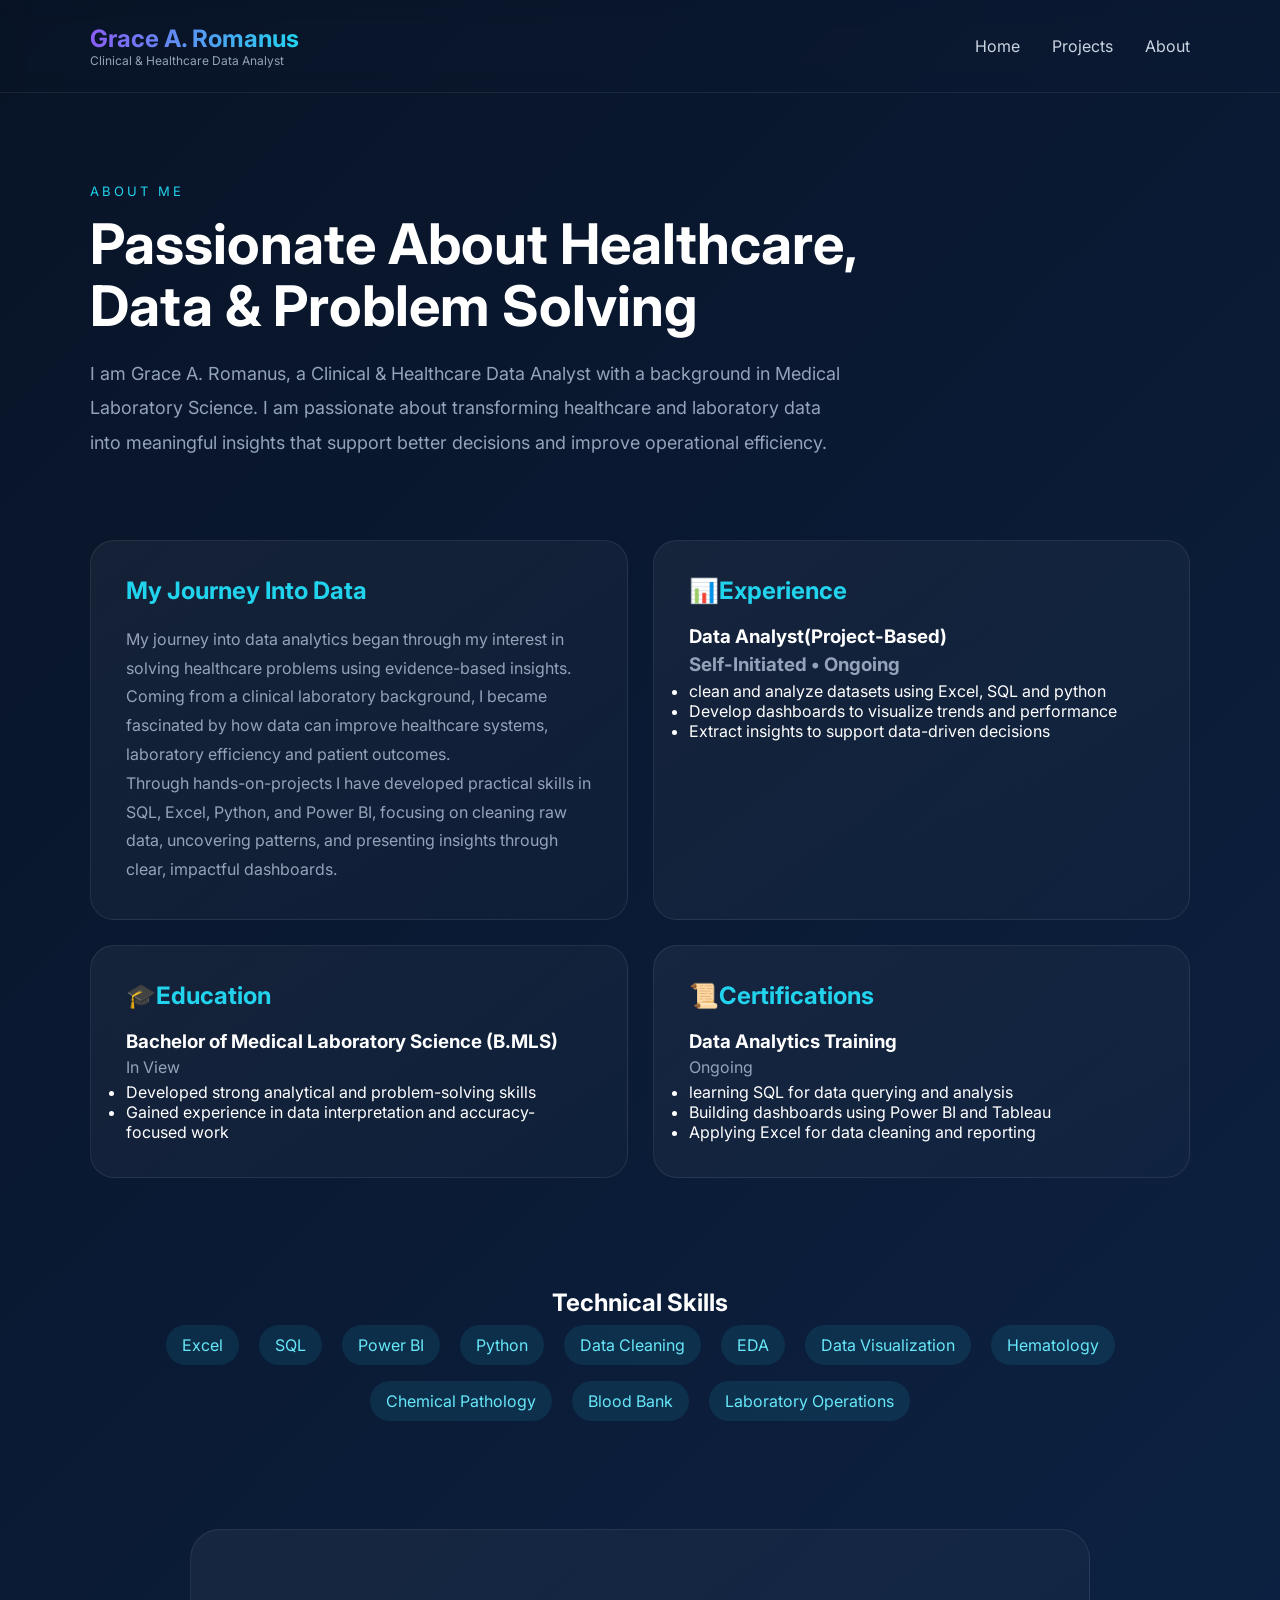
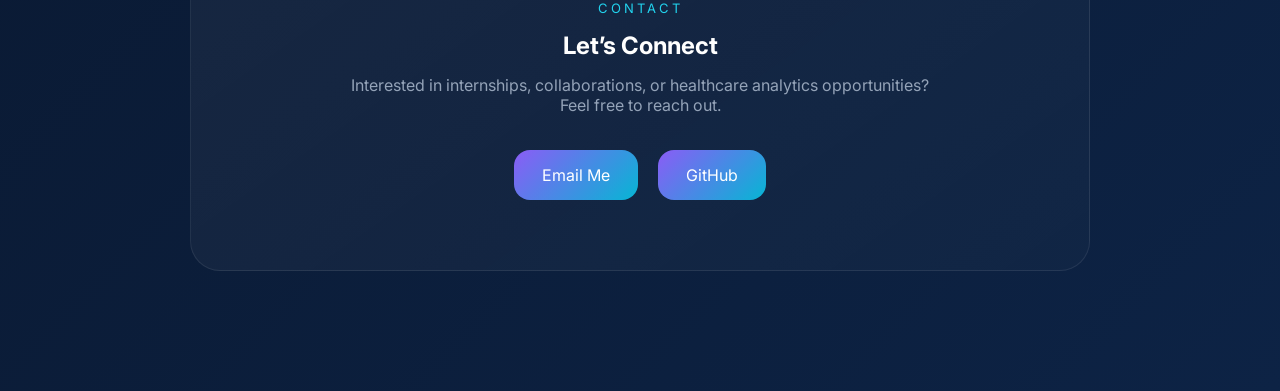
==== about.html @ d736ec49 "Add files via upload" ====
<!DOCTYPE html>
<html lang="en">

<head>
<meta charset="UTF-8">
<meta name="viewport" content="width=device-width, initial-scale=1.0">
<title>About Me | Grace A. Romanus</title>

<link rel="stylesheet" href="style.css">
</head>

<body>

<nav class="navbar">

    <div>
        <h2 class="logo">Grace A. Romanus</h2>
        <p class="subtitle">
            Clinical & Healthcare Data Analyst
        </p>
    </div>

    <div class="nav-links">
        <a href="index.html">Home</a>
        <a href="projects.html">Projects</a>
        <a href="about.html">About</a>
    </div>

</nav>

<section class="about-hero">

    <div class="about-content">

        <p class="section-tag">
            ABOUT ME
        </p>

        <h1>
            Passionate About Healthcare, Data & Problem Solving
        </h1>

        <p class="about-text">
            I am Grace A. Romanus, a Clinical & Healthcare Data Analyst with a background in Medical Laboratory Science.
            I am passionate about transforming healthcare and laboratory data into meaningful insights that support better decisions and improve operational efficiency.
        </p>

    </div>

</section>


<section class="about-grid">

    <div class="info-card">
        <h2 class="tagline">My Journey Into Data</h2>
        <p>
            My journey into data analytics began through my interest in solving healthcare problems using evidence-based insights.
            Coming from a clinical laboratory background, I became fascinated by how data can improve healthcare systems, laboratory efficiency and patient outcomes.
        </p>
        <p>Through hands-on-projects I have developed practical skills in SQL, Excel, Python, and Power BI, focusing on cleaning raw data, uncovering patterns, and presenting insights through clear, impactful dashboards.</p>
    </div>

    <div class="info-card">
        <h2 class="tagline">📊Experience</h2>
        <h3>
           Data Analyst(Project-Based)
           <p class="meta">Self-Initiated • Ongoing</p>
        </h3>
        <ul>
            <li>clean and analyze datasets using Excel, SQL and python</li>
            <li>Develop dashboards to visualize trends and performance</li>
            <li>Extract insights to support data-driven decisions</li>
        </ul>
    </div>

    <div class="info-card">
        <h2 class="tagline">🎓Education</h2>
        <h3>
            Bachelor of Medical Laboratory Science (B.MLS)</h3> 
            <p class="meta">In View</p>
            <ul>
                <li>Developed strong analytical and problem-solving skills</li>
                <li>Gained experience in data interpretation and accuracy-focused work</li>
            </ul>
    </div>

    <div class="info-card">
        <h2 class="tagline">📜Certifications</h2>
        <h3>Data Analytics Training</h3>
        <p class="meta">Ongoing</p>
        <ul>
            <li>learning SQL for data querying and analysis</li>
            <li>Building dashboards using Power BI and Tableau</li>
            <li>Applying Excel for data cleaning and reporting</li>
        </ul>
    </div>

</section>


<section class="skills-section">

    <h2>Technical Skills</h2>

    <div class="skills">

        <span>Excel</span>
        <span>SQL</span>
        <span>Power BI</span>
        <span>Python</span>
        <span>Data Cleaning</span>
        <span>EDA</span>
        <span>Data Visualization</span>
        <span>Hematology</span>
        <span>Chemical Pathology</span>
        <span>Blood Bank</span>
        <span>Laboratory Operations</span>

    </div>

</section>


<section class="contact-section">

    <div class="contact-box">

        <p class="section-tag">
            CONTACT
        </p>

        <h2>
            Let’s Connect
        </h2>

        <p class="contact-text">
            Interested in internships, collaborations, or healthcare analytics opportunities? Feel free to reach out.
        </p>

        <div class="contact-links">

            <a href="mailto:your@email.com">
                Email Me
            </a>

            <a href="https://github.com/yourusername">
                GitHub
            </a>

        </div>

    </div>

</section>

</body>
</html>
---- style.css ----
@import url('https://fonts.googleapis.com/css2?family=Inter:wght@300;400;600;700&display=swap');
*{margin:0;padding:0;box-sizing:border-box}
body{font-family:Inter,sans-serif;background:linear-gradient(135deg,#081326,#0d2345);color:#fff}
.navbar{display:flex;justify-content:space-between;align-items:center;padding:24px 7%;border-bottom:1px solid rgba(255,255,255,.08);backdrop-filter:blur(10px)}
.logo{background:linear-gradient(to right,#8b5cf6,#22d3ee);-webkit-background-clip:text;color:transparent}
.subtitle{color:#94a3b8;font-size:12px}
.nav-links a{color:#cbd5e1;text-decoration:none;margin-left:28px}.nav-links a:hover{color:#22d3ee}
.hero{display:grid;grid-template-columns:1fr 400px;gap:60px;padding:80px 7%;align-items:center}
.tagline{color:#22d3ee;margin-bottom:20px}
h1{font-size:56px;line-height:1.1;margin-bottom:20px}.hero-text{color:#94a3b8;max-width:650px}
.secondary{background:transparent!important;border:1px solid rgba(255,255,255,.15)!important}
.profile-card{background:rgba(255,255,255,.05);padding:20px;border-radius:30px;border:1px solid rgba(255,255,255,.08)}
.profile-card img{width:100%;border-radius:20px}
.section{padding:80px 7%;text-align: center;}.cards,.project-grid{display:grid;grid-template-columns:repeat(auto-fit,minmax(280px,1fr));gap:25px;margin-top:30px}
.card,.project-card{background:rgba(255,255,255,.04);border:1px solid rgba(255,255,255,.08);padding:24px;border-radius:24px;transition:.3s}
.card:hover,.project-card:hover{transform:translateY(-8px);box-shadow:0 0 30px rgba(34,211,238,.15)}
.project-card img{width:100%;height:220px;object-fit:cover;border-radius:18px;margin-bottom:20px}
.skills span{display:inline-block;background:rgba(34,211,238,.1);padding:10px 16px;border-radius:999px;margin:8px;color:#67e8f9}
footer{text-align:center;padding:30px;color:#94a3b8}
@media(max-width:900px){.hero{grid-template-columns:1fr}h1{font-size:42px}.navbar{padding:20px 5%}}
.hero-buttons {
  display: flex;
  gap: 16px;
  margin-top: 30px;
}

.hero-buttons button {
  position: relative;
  overflow: hidden;
  padding: 14px 28px;
  border-radius: 16px;
  border: none;
  cursor: pointer;
  font-size: 15px;
  font-weight: 600;
  transition: all 0.35s ease;
}

.hero-buttons button:first-child {
  background: linear-gradient(135deg, #8b5cf6, #06b6d4);
  color: white;
}

.secondary {
  background: rgba(255,255,255,0.05) !important;
  border: 1px solid rgba(255,255,255,0.12) !important;
  color: white;
}

/* premium cursor glow */
.hero-buttons button::before {
  content: "";
  position: absolute;
  width: 180px;
  height: 180px;
  background: radial-gradient(circle, rgba(34,211,238,0.35), transparent 65%);
  top: var(--y);
  left: var(--x);
  transform: translate(-50%, -50%);
  opacity: 0;
  transition: opacity .3s ease;
  pointer-events: none;
}

.hero-buttons button:hover::before {
  opacity: 1;
}

.hero-buttons button:hover {
  transform: translateY(-3px);
  box-shadow:
      0 0 20px rgba(34,211,238,0.2),
      0 0 40px rgba(139,92,246,0.15);
}

.cards {
    display: flex;
    justify-content: center;
    align-items: stretch;
    gap: 25px;
    flex-wrap: wrap;
    margin-top: 40px;
}

.card {
    width: 320px;
}
/* CTA SECTION */

.cta-section {
    padding: 120px 7%;
}

.cta-container {
    text-align: center;
    max-width: 900px;
    margin: auto;
    padding: 70px 50px;
    border-radius: 32px;

    background:
        linear-gradient(
            135deg,
            rgba(255,255,255,0.04),
            rgba(255,255,255,0.02)
        );

    border: 1px solid rgba(255,255,255,0.08);

    box-shadow:
        0 0 80px rgba(139,92,246,0.08),
        0 0 40px rgba(34,211,238,0.05);

    backdrop-filter: blur(14px);
}

.cta-small {
    color: #22d3ee;
    letter-spacing: 3px;
    font-size: 13px;
    margin-bottom: 15px;
}

.cta-container h2 {
    font-size: 48px;
    margin-bottom: 20px;
}

.cta-text {
    color: #94a3b8;
    font-size: 18px;
    line-height: 1.9;
    max-width: 700px;
    margin: auto auto 35px;
}

.cta-button {
    display: inline-block;
    padding: 16px 34px;
    border-radius: 18px;
    text-decoration: none;
    font-weight: 600;
    color: white;

    background:
        linear-gradient(
            135deg,
            #8b5cf6,
            #06b6d4
        );

    transition: .35s ease;
}

.cta-button:hover {
    transform: translateY(-4px);
    box-shadow:
      0 0 30px rgba(34,211,238,0.25),
      0 0 60px rgba(139,92,246,0.2);
}
/* PROJECT CTA */

.project-cta {
    padding: 90px 7% 120px;
}

.project-cta-box {
    max-width: 900px;
    margin: auto;
    text-align: center;

    padding: 70px 50px;
    border-radius: 32px;

    background:
        linear-gradient(
            145deg,
            rgba(255,255,255,0.05),
            rgba(255,255,255,0.02)
        );

    border: 1px solid rgba(255,255,255,0.08);

    backdrop-filter: blur(20px);

    box-shadow:
        0 0 40px rgba(6,182,212,0.08),
        0 0 80px rgba(139,92,246,0.08);
}

.section-tag {
    color: #22d3ee;
    font-size: 13px;
    letter-spacing: 3px;
    margin-bottom: 15px;
}

.project-cta h2 {
    font-size: 46px;
    margin-bottom: 20px;
}

.project-cta-text {
    color: #94a3b8;
    font-size: 18px;
    line-height: 1.9;
    max-width: 720px;
    margin: auto auto 35px;
}

.project-cta-btn {
    display: inline-flex;
    align-items: center;
    justify-content: center;

    padding: 16px 36px;
    border-radius: 18px;

    text-decoration: none;
    font-weight: 600;
    color: white;

    background:
        linear-gradient(
            135deg,
            #8b5cf6,
            #06b6d4
        );

    transition: .35s ease;
}

.project-cta-btn:hover {
    transform: translateY(-5px);

    box-shadow:
        0 0 25px rgba(34,211,238,.25),
        0 0 60px rgba(139,92,246,.18);
}
/* ABOUT PAGE */

.about-hero {
    padding: 90px 7% 50px;
}

.about-content {
    max-width: 900px;
}

.about-text {
    color: #94a3b8;
    font-size: 18px;
    line-height: 1.9;
    max-width: 760px;
}

.about-grid {
    padding: 30px 7% 80px;

    display: grid;
    grid-template-columns: repeat(2, 1fr);
    gap: 25px;
}

.info-card {
    padding: 35px;
    border-radius: 24px;

    background:
        linear-gradient(
            145deg,
            rgba(255,255,255,.05),
            rgba(255,255,255,.02)
        );

    border: 1px solid rgba(255,255,255,.08);

    transition: .35s ease;
}

.info-card:hover {
    transform: translateY(-6px);
}

.info-card p {
    color: #94a3b8;
    line-height: 1.8;
}

.skills-section {
    text-align: center;
    padding: 30px 7% 100px;
}

.contact-section {
    padding: 0 7% 120px;
}

.contact-box {
    max-width: 900px;
    margin: auto;
    text-align: center;

    padding: 70px 40px;
    border-radius: 30px;

    background:
        linear-gradient(
            145deg,
            rgba(255,255,255,.05),
            rgba(255,255,255,.02)
        );

    border: 1px solid rgba(255,255,255,.08);
}

.contact-text {
    color: #94a3b8;
    margin: 15px auto 35px;
    max-width: 600px;
}

.contact-links {
    display: flex;
    justify-content: center;
    gap: 20px;
}

.contact-links a {
    padding: 15px 28px;
    border-radius: 16px;
    text-decoration: none;
    color: white;

    background:
        linear-gradient(
            135deg,
            #8b5cf6,
            #06b6d4
        );
}

@media(max-width:900px){
    .about-grid{
        grid-template-columns:1fr;
    }

    .project-cta h2,
    .cta-container h2{
        font-size:36px;
    }
}
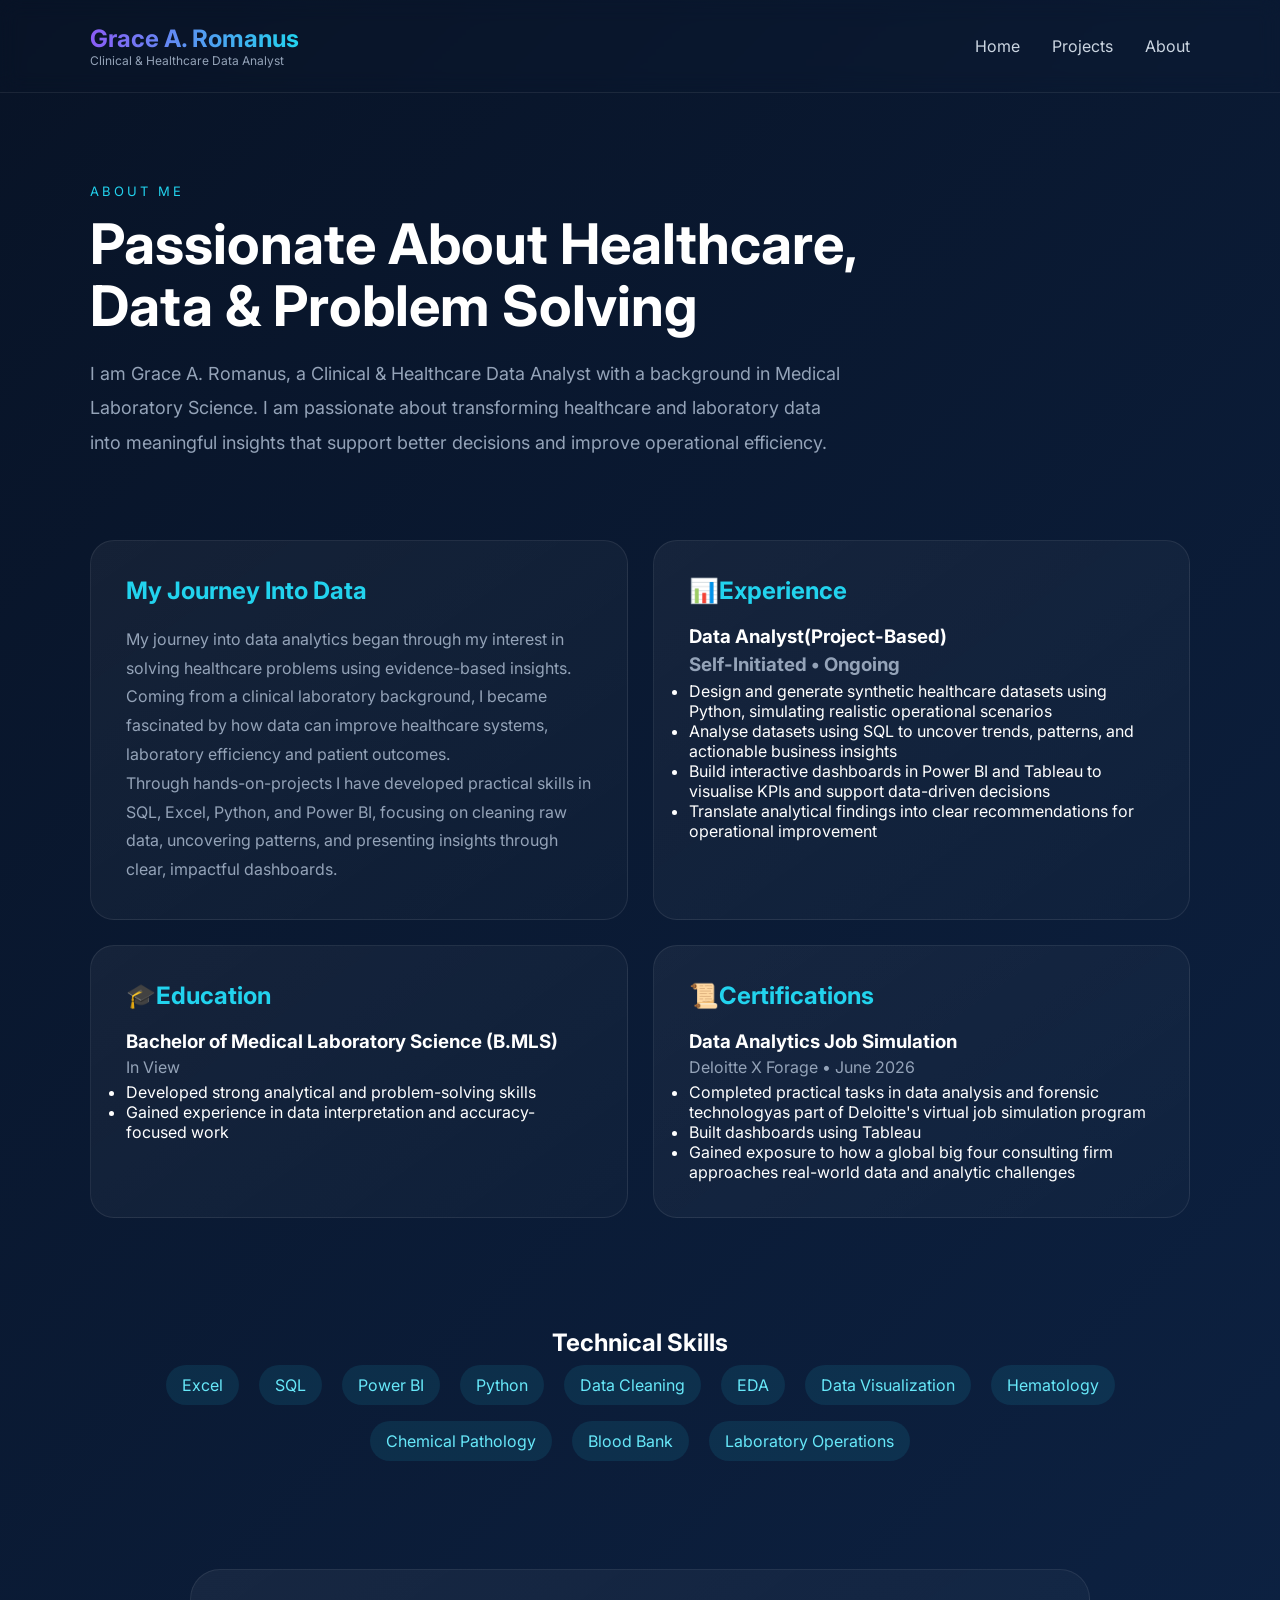
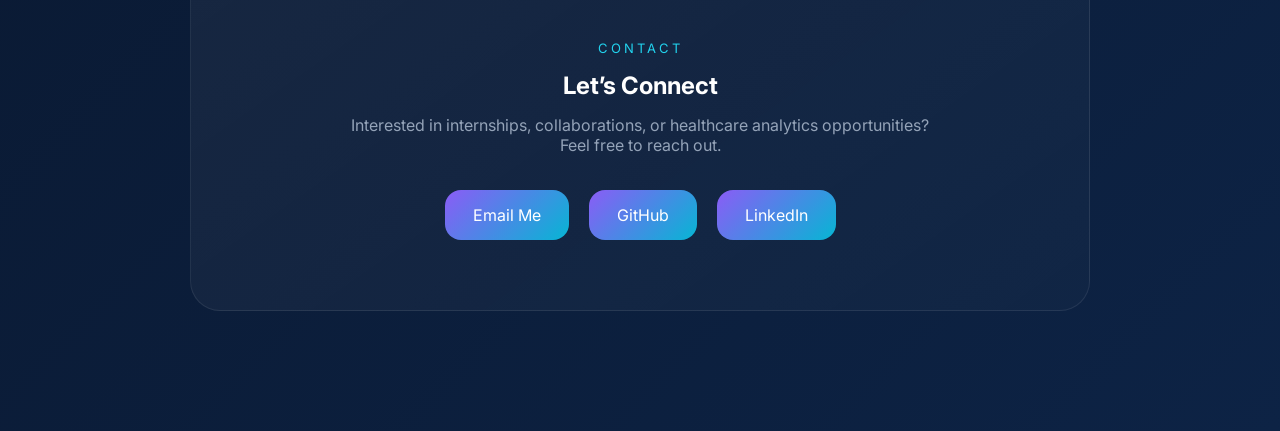
==== commit 7221c010: "Revise About Me page with updated information Updated content and structure of the About Me page, en" ====
--- a/about.html
+++ b/about.html
@@ -68,9 +68,10 @@
            <p class="meta">Self-Initiated • Ongoing</p>
         </h3>
         <ul>
-            <li>clean and analyze datasets using Excel, SQL and python</li>
-            <li>Develop dashboards to visualize trends and performance</li>
-            <li>Extract insights to support data-driven decisions</li>
+            <li>Design and generate synthetic healthcare datasets using Python, simulating realistic operational scenarios</li>
+            <li>Analyse datasets using SQL to uncover trends, patterns, and actionable business insights</li>
+            <li>Build interactive dashboards in Power BI and Tableau to visualise KPIs and support data-driven decisions</li>
+            <li>Translate analytical findings into clear recommendations for operational improvement</li>
         </ul>
     </div>
 
@@ -87,12 +88,14 @@
 
     <div class="info-card">
         <h2 class="tagline">📜Certifications</h2>
-        <h3>Data Analytics Training</h3>
-        <p class="meta">Ongoing</p>
+        <h3>Data Analytics Job Simulation</h3>
+        <p class="meta">Deloitte X Forage • June 2026</p>
         <ul>
-            <li>learning SQL for data querying and analysis</li>
-            <li>Building dashboards using Power BI and Tableau</li>
-            <li>Applying Excel for data cleaning and reporting</li>
+            <li>Completed practical tasks in data analysis and forensic technologyas part of
+                Deloitte's virtual job simulation program</li>
+            <li>Built dashboards using Tableau</li>
+            <li>Gained exposure to how a global big four consulting firm approaches real-world
+            data and analytic challenges</li>
         </ul>
     </div>
 
@@ -140,14 +143,17 @@
 
         <div class="contact-links">
 
-            <a href="mailto:your@email.com">
+            <a href="mailto:romanusamarachi85@gmail.com">
                 Email Me
             </a>
 
-            <a href="https://github.com/yourusername">
+            <a href="https://github.com/romanusamarachi21-svg">
                 GitHub
             </a>
 
+            <a href="https://linkedin.com/in/grace-romanus-95b29a3b3">
+                LinkedIn
+            </a>
         </div>
 
     </div>
@@ -155,4 +161,4 @@
 </section>
 
 </body>
-</html>+</html>
--- a/style.css
+++ b/style.css
@@ -340,13 +340,485 @@
         );
 }
 
+.tools span {
+
+    display:inline-block;
+    padding:6px 12px;
+    margin:5px 5px 0 0;
+
+    border-radius:20px;
+
+    background:rgba(34,211,238,0.1);
+
+    color:#67e8f9;
+
+    font-size:12px;
+
+    border:1px solid rgba(34,211,238,0.2);
+
+}
+
+/* PROJECT BUTTON */
+
+.project-btn {
+
+    display: inline-flex;
+    align-items: center;
+    gap: 10px;
+
+    margin-top: 25px;
+
+    padding: 13px 26px;
+
+    border-radius: 16px;
+
+    text-decoration: none;
+
+    color: white;
+
+    font-weight: 600;
+
+    background:
+    linear-gradient(
+        135deg,
+        #8b5cf6,
+        #06b6d4
+    );
+
+    transition: all .35s ease;
+
+    box-shadow:
+    0 0 20px rgba(34,211,238,0.12);
+
+}
+
+
+.project-btn span {
+
+    transition: .3s ease;
+
+}
+
+
+.project-btn:hover {
+
+    transform: translateY(-4px);
+
+    box-shadow:
+
+    0 0 25px rgba(34,211,238,0.35),
+
+    0 0 50px rgba(139,92,246,0.25);
+
+}
+
+
+.project-btn:hover span {
+
+    transform: translateX(6px);
+
+}
+
+.project-category {
+
+    color:#22d3ee;
+    font-size:13px;
+    letter-spacing:2px;
+    margin-bottom:10px;
+
+}
+
+/* BLOOD BANK CASE STUDY PAGE */
+
+
+.project-hero {
+
+padding:90px 7%;
+
+display:grid;
+
+grid-template-columns:1fr 1fr;
+
+gap:50px;
+
+align-items:center;
+
+}
+
+
+
+.project-intro h1 {
+
+font-size:55px;
+
+line-height:1.1;
+
+margin:20px 0;
+
+}
+
+
+
+.hero-description {
+
+color:#94a3b8;
+
+font-size:18px;
+
+line-height:1.8;
+
+max-width:600px;
+
+}
+
+
+
+.dashboard-card {
+
+padding:20px;
+
+border-radius:30px;
+
+background:rgba(255,255,255,.04);
+
+border:1px solid rgba(255,255,255,.1);
+
+box-shadow:
+0 0 40px rgba(34,211,238,.12);
+
+}
+
+
+
+.dashboard-card img {
+
+width:100%;
+
+border-radius:20px;
+
+}
+
+
+
+
+
+.case-section {
+
+padding:40px 7%;
+
+}
+
+
+
+.case-card,
+.insight-card {
+
+background:
+
+linear-gradient(
+145deg,
+rgba(255,255,255,.06),
+rgba(255,255,255,.02)
+);
+
+
+border:1px solid rgba(255,255,255,.08);
+
+border-radius:28px;
+
+padding:35px;
+
+backdrop-filter:blur(15px);
+
+transition:.35s ease;
+
+}
+
+
+
+.case-card:hover,
+.insight-card:hover {
+
+transform:translateY(-8px);
+
+box-shadow:
+0 0 35px rgba(34,211,238,.15);
+
+}
+
+
+
+.case-card p,
+.insight-card p {
+
+color:#94a3b8;
+
+line-height:1.8;
+
+}
+
+
+
+.section-title {
+
+text-align:center;
+
+font-size:38px;
+
+margin-bottom:40px;
+
+}
+
+
+
+.workflow {
+
+display:flex;
+
+justify-content:center;
+
+gap:20px;
+
+flex-wrap:wrap;
+
+}
+
+
+
+.workflow div {
+
+width:170px;
+
+padding:25px;
+
+text-align:center;
+
+border-radius:20px;
+
+background:rgba(255,255,255,.04);
+
+border:1px solid rgba(255,255,255,.08);
+
+}
+
+
+
+.workflow h3 {
+
+color:#22d3ee;
+
+}
+
+
+
+.insight-grid,
+.recommendation-grid {
+
+display:grid;
+
+grid-template-columns:repeat(2,1fr);
+
+gap:25px;
+
+}
+
+
+
+.dashboard-section {
+
+text-align:center;
+
+background:rgba(255,255,255,.04);
+
+padding:40px;
+
+border-radius:30px;
+
+border:1px solid rgba(255,255,255,.08);
+
+}
+
+
+
+.dashboard-section img {
+
+margin-top:30px;
+
+width:90%;
+
+border-radius:20px;
+
+}
+
+
+
+.project-footer {
+
+text-align:center;
+
+padding:80px 7%;
+
+}
+
+
+
+.project-footer p {
+
+color:#94a3b8;
+
+margin:20px;
+
+}
+
+
+
 @media(max-width:900px){
-    .about-grid{
-        grid-template-columns:1fr;
-    }
-
-    .project-cta h2,
-    .cta-container h2{
-        font-size:36px;
-    }
-}+
+.project-hero{
+
+grid-template-columns:1fr;
+
+}
+
+
+.insight-grid,
+.recommendation-grid{
+
+grid-template-columns:1fr;
+
+}
+
+
+.project-intro h1{
+
+font-size:40px;
+
+}
+
+  /* BLOOD BANK DESIGN UPDATES */
+
+
+/* Reduce overview card width */
+
+.overview-section {
+
+    display:flex;
+
+    flex-direction:column;
+
+    align-items:center;
+
+    gap:45px;
+
+}
+
+
+
+.summary-card {
+
+    max-width:850px;
+
+    width:100%;
+
+}
+
+
+
+
+/* Remove hover effects from case cards */
+
+.case-card:hover {
+
+    transform:none;
+
+    box-shadow:none;
+
+}
+
+
+
+/* Blue headings */
+
+.case-card h2,
+.section-title,
+.dashboard-section h2 {
+
+    color:#22d3ee;
+
+}
+
+
+
+.insight-card h3 {
+
+    color:#22d3ee;
+
+}
+
+
+
+/* Insight paragraph remains white */
+
+.insight-card p {
+
+    color:#f1f5f9;
+
+}
+
+
+
+/* Increase spacing */
+
+.overview-section {
+
+    padding-top:70px;
+
+    padding-bottom:70px;
+
+}
+
+
+
+/* Keep hero title unchanged */
+
+.project-intro h1 {
+
+    color:white;
+
+}
+
+}
+/* FORCE BLOOD BANK PAGE COLORS */
+
+
+.case-card h2,
+.case-card h3,
+.section-title,
+.dashboard-section h2 {
+
+    color: #22d3ee !important;
+
+}
+
+
+.insight-card h3 {
+
+    color: #22d3ee !important;
+
+}
+
+
+.insight-card p {
+
+    color: #f8fafc !important;
+
+}
+
+
+/* Keep hero title white */
+
+.project-intro h1 {
+
+    color: #ffffff !important;
+
+}
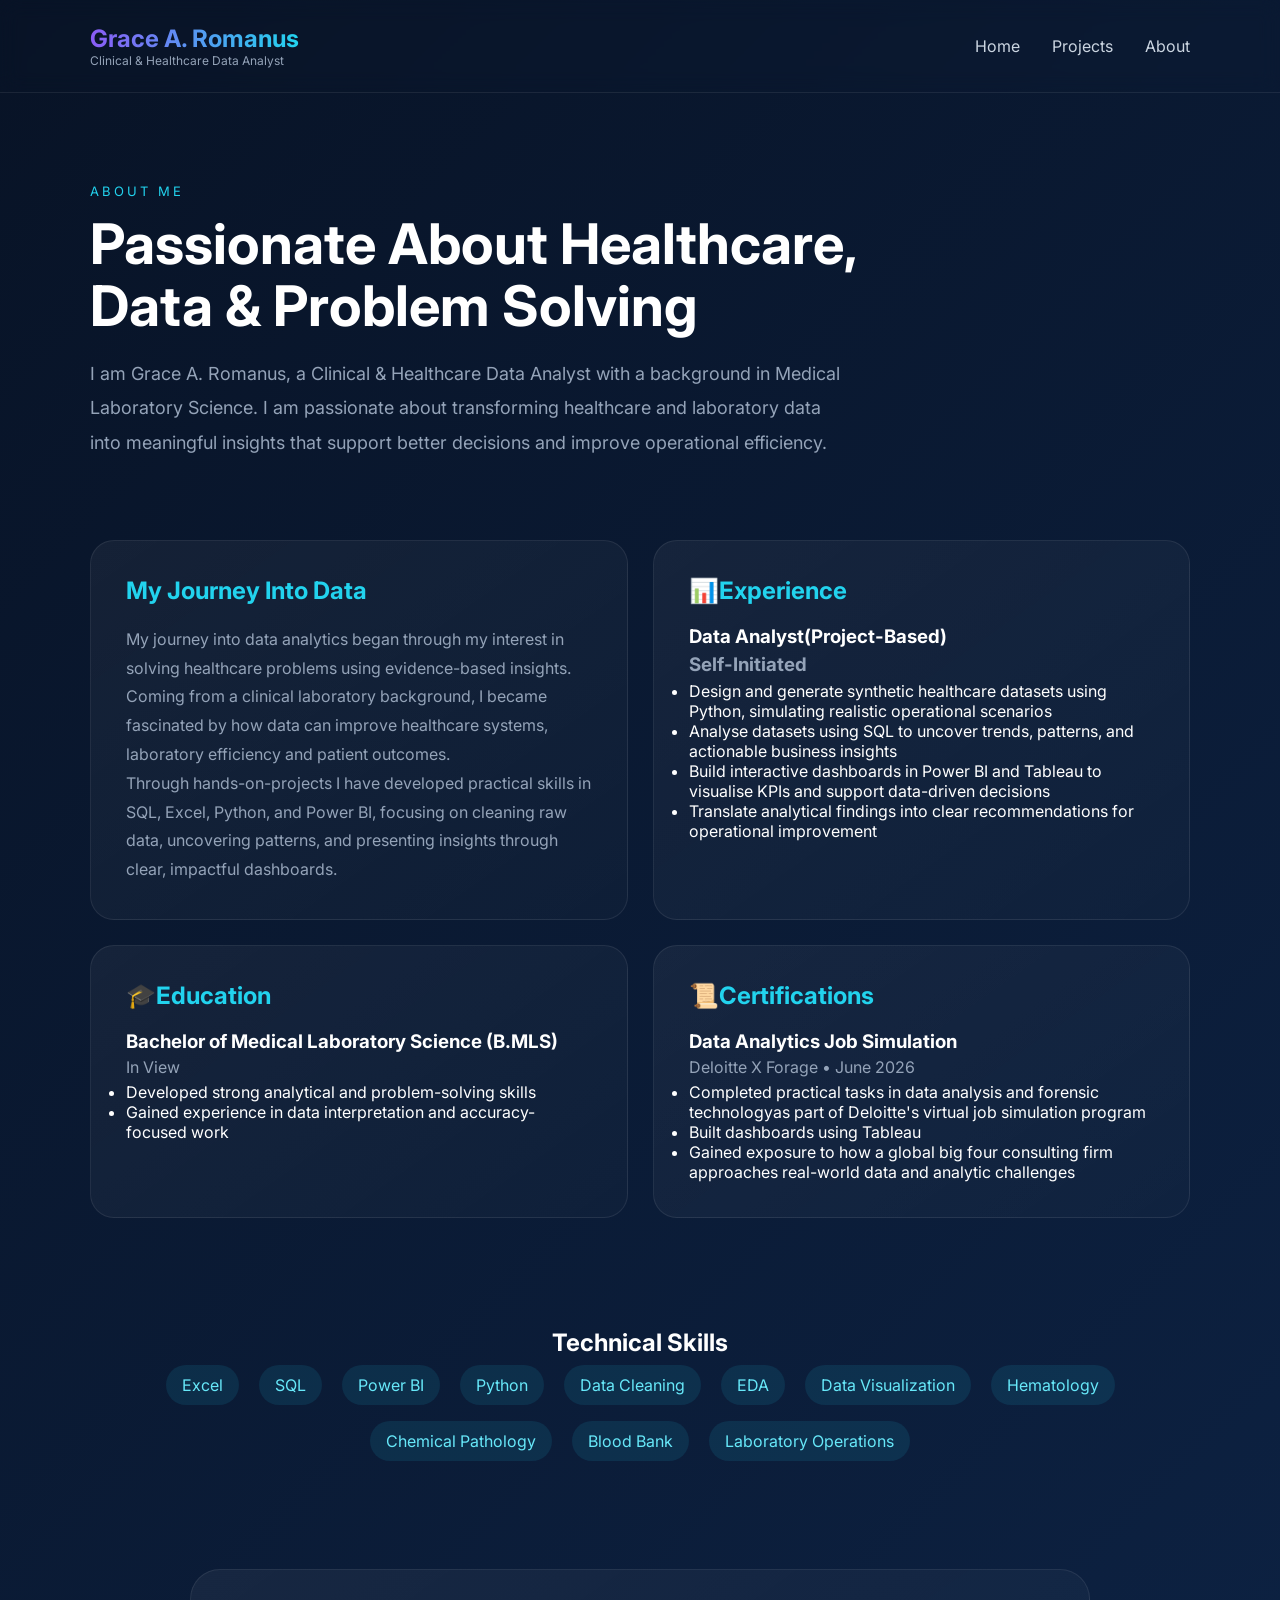
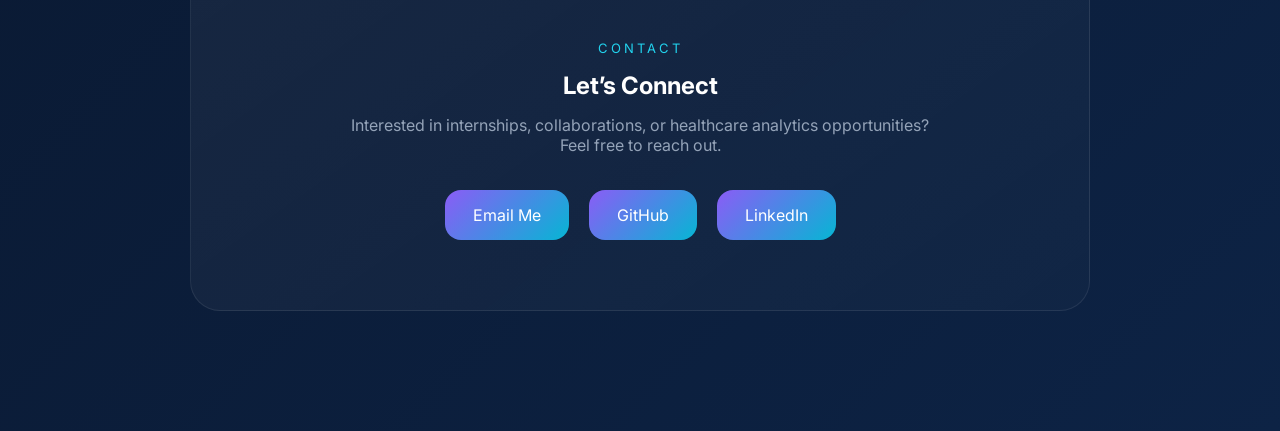
==== commit 93c78c64: "Update about.html" ====
--- a/about.html
+++ b/about.html
@@ -65,7 +65,7 @@
         <h2 class="tagline">📊Experience</h2>
         <h3>
            Data Analyst(Project-Based)
-           <p class="meta">Self-Initiated • Ongoing</p>
+           <p class="meta">Self-Initiated</p>
         </h3>
         <ul>
             <li>Design and generate synthetic healthcare datasets using Python, simulating realistic operational scenarios</li>
